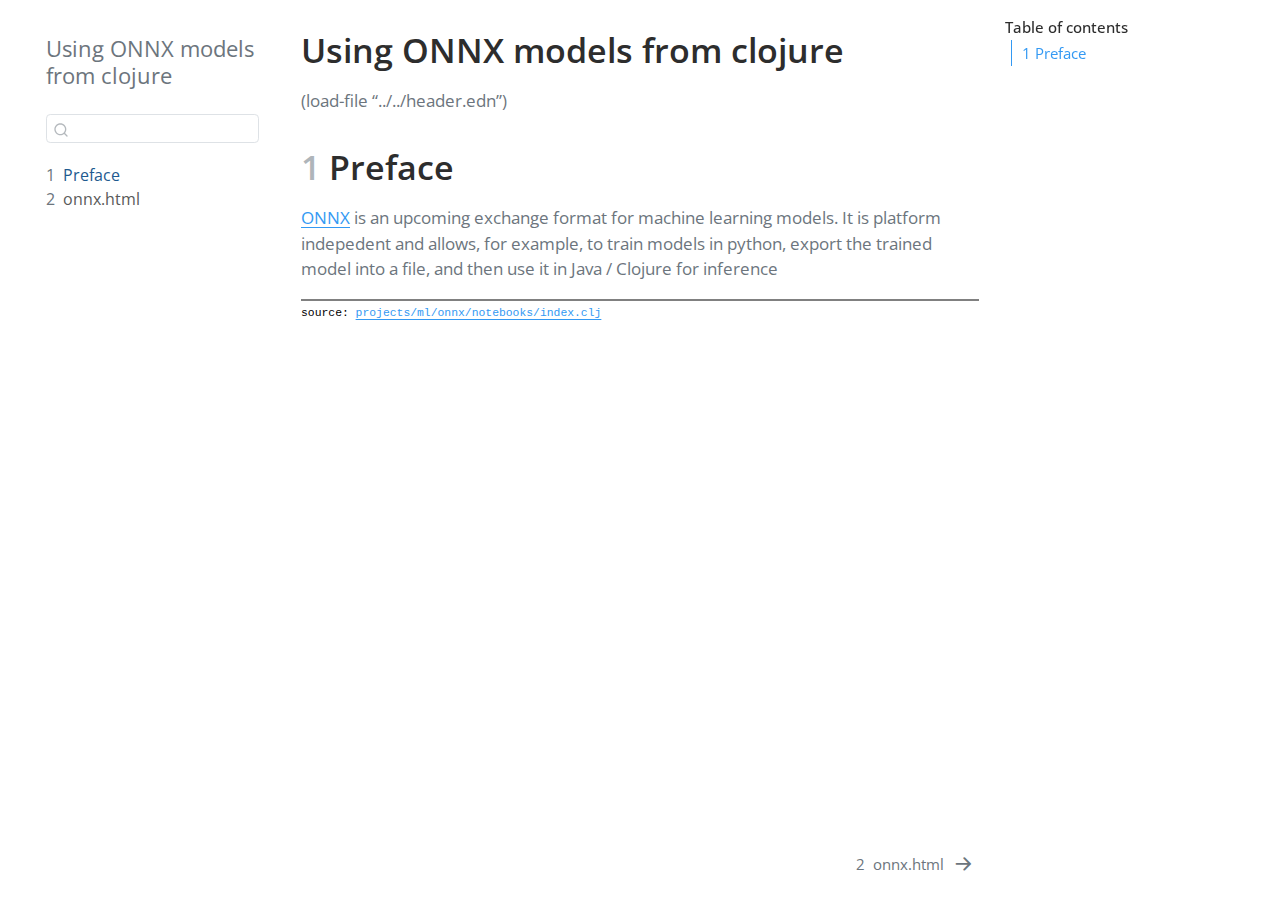
==== docs/projects/ml/onnx/index.html @ 1ec8a5f4 "Apply automatic changes" ====
<!DOCTYPE html>
<html xmlns="http://www.w3.org/1999/xhtml" lang="en" xml:lang="en"><head>

<meta charset="utf-8">
<meta name="generator" content="quarto-1.5.57">

<meta name="viewport" content="width=device-width, initial-scale=1.0, user-scalable=yes">


<title>Using ONNX models from clojure</title>
<style>
code{white-space: pre-wrap;}
span.smallcaps{font-variant: small-caps;}
div.columns{display: flex; gap: min(4vw, 1.5em);}
div.column{flex: auto; overflow-x: auto;}
div.hanging-indent{margin-left: 1.5em; text-indent: -1.5em;}
ul.task-list{list-style: none;}
ul.task-list li input[type="checkbox"] {
  width: 0.8em;
  margin: 0 0.8em 0.2em -1em; /* quarto-specific, see https://github.com/quarto-dev/quarto-cli/issues/4556 */ 
  vertical-align: middle;
}
</style>


<script src="site_libs/quarto-nav/quarto-nav.js"></script>
<script src="site_libs/quarto-nav/headroom.min.js"></script>
<script src="site_libs/clipboard/clipboard.min.js"></script>
<script src="site_libs/quarto-search/autocomplete.umd.js"></script>
<script src="site_libs/quarto-search/fuse.min.js"></script>
<script src="site_libs/quarto-search/quarto-search.js"></script>
<meta name="quarto:offset" content="./">
<link href="./onnx.html" rel="next">
<script src="site_libs/quarto-html/quarto.js"></script>
<script src="site_libs/quarto-html/popper.min.js"></script>
<script src="site_libs/quarto-html/tippy.umd.min.js"></script>
<script src="site_libs/quarto-html/anchor.min.js"></script>
<link href="site_libs/quarto-html/tippy.css" rel="stylesheet">
<link href="site_libs/quarto-html/quarto-syntax-highlighting.css" rel="stylesheet" id="quarto-text-highlighting-styles">
<script src="site_libs/bootstrap/bootstrap.min.js"></script>
<link href="site_libs/bootstrap/bootstrap-icons.css" rel="stylesheet">
<link href="site_libs/bootstrap/bootstrap.min.css" rel="stylesheet" id="quarto-bootstrap" data-mode="light">
<script id="quarto-search-options" type="application/json">{
  "location": "sidebar",
  "copy-button": false,
  "collapse-after": 3,
  "panel-placement": "start",
  "type": "textbox",
  "limit": 50,
  "keyboard-shortcut": [
    "f",
    "/",
    "s"
  ],
  "show-item-context": false,
  "language": {
    "search-no-results-text": "No results",
    "search-matching-documents-text": "matching documents",
    "search-copy-link-title": "Copy link to search",
    "search-hide-matches-text": "Hide additional matches",
    "search-more-match-text": "more match in this document",
    "search-more-matches-text": "more matches in this document",
    "search-clear-button-title": "Clear",
    "search-text-placeholder": "",
    "search-detached-cancel-button-title": "Cancel",
    "search-submit-button-title": "Submit",
    "search-label": "Search"
  }
}</script>
<link rel="icon" href="data:,">


</head>

<body class="nav-sidebar floating">

<div id="quarto-search-results"></div>
  <header id="quarto-header" class="headroom fixed-top">
  <nav class="quarto-secondary-nav">
    <div class="container-fluid d-flex">
      <button type="button" class="quarto-btn-toggle btn" data-bs-toggle="collapse" role="button" data-bs-target=".quarto-sidebar-collapse-item" aria-controls="quarto-sidebar" aria-expanded="false" aria-label="Toggle sidebar navigation" onclick="if (window.quartoToggleHeadroom) { window.quartoToggleHeadroom(); }">
        <i class="bi bi-layout-text-sidebar-reverse"></i>
      </button>
        <nav class="quarto-page-breadcrumbs" aria-label="breadcrumb"><ol class="breadcrumb"><li class="breadcrumb-item"><a href="./index.html"><span class="chapter-number">1</span>&nbsp; <span class="chapter-title">Preface</span></a></li></ol></nav>
        <a class="flex-grow-1" role="navigation" data-bs-toggle="collapse" data-bs-target=".quarto-sidebar-collapse-item" aria-controls="quarto-sidebar" aria-expanded="false" aria-label="Toggle sidebar navigation" onclick="if (window.quartoToggleHeadroom) { window.quartoToggleHeadroom(); }">      
        </a>
      <button type="button" class="btn quarto-search-button" aria-label="Search" onclick="window.quartoOpenSearch();">
        <i class="bi bi-search"></i>
      </button>
    </div>
  </nav>
</header>
<!-- content -->
<div id="quarto-content" class="quarto-container page-columns page-rows-contents page-layout-article">
<!-- sidebar -->
  <nav id="quarto-sidebar" class="sidebar collapse collapse-horizontal quarto-sidebar-collapse-item sidebar-navigation floating overflow-auto">
    <div class="pt-lg-2 mt-2 text-left sidebar-header">
    <div class="sidebar-title mb-0 py-0">
      <a href="./">Using ONNX models from clojure</a> 
    </div>
      </div>
        <div class="mt-2 flex-shrink-0 align-items-center">
        <div class="sidebar-search">
        <div id="quarto-search" class="" title="Search"></div>
        </div>
        </div>
    <div class="sidebar-menu-container"> 
    <ul class="list-unstyled mt-1">
        <li class="sidebar-item">
  <div class="sidebar-item-container"> 
  <a href="./index.html" class="sidebar-item-text sidebar-link active">
 <span class="menu-text"><span class="chapter-number">1</span>&nbsp; <span class="chapter-title">Preface</span></span></a>
  </div>
</li>
        <li class="sidebar-item">
  <div class="sidebar-item-container"> 
  <a href="./onnx.html" class="sidebar-item-text sidebar-link">
 <span class="menu-text"><span class="chapter-number">2</span>&nbsp; <span class="chapter-title">onnx.html</span></span></a>
  </div>
</li>
    </ul>
    </div>
</nav>
<div id="quarto-sidebar-glass" class="quarto-sidebar-collapse-item" data-bs-toggle="collapse" data-bs-target=".quarto-sidebar-collapse-item"></div>
<!-- margin-sidebar -->
    <div id="quarto-margin-sidebar" class="sidebar margin-sidebar">
        <nav id="TOC" role="doc-toc" class="toc-active">
    <h2 id="toc-title">Table of contents</h2>
   
  <ul>
  <li><a href="#preface" id="toc-preface" class="nav-link active" data-scroll-target="#preface"><span class="header-section-number">1</span> Preface</a></li>
  </ul>
</nav>
    </div>
<!-- main -->
<main class="content" id="quarto-document-content">

<header id="title-block-header" class="quarto-title-block default">
<div class="quarto-title">
<h1 class="title">Using ONNX models from clojure</h1>
</div>



<div class="quarto-title-meta">

    
  
    
  </div>
  


</header>


<style></style>
<style>.printedClojure .sourceCode {
  background-color: transparent;
  border-style: none;
}
</style>
<script src="index_files/md-default0.js" type="text/javascript"></script>
<script src="index_files/md-default1.js" type="text/javascript"></script>
<p>(load-file “../../header.edn”)</p>
<section id="preface" class="level1" data-number="1">
<h1 data-number="1"><span class="header-section-number">1</span> Preface</h1>
<p><a href="https://onnxruntime.ai/">ONNX</a> is an upcoming exchange format for machine learning models. It is platform indepedent and allows, for example, to train models in python, export the trained model into a file, and then use it in Java / Clojure for inference</p>
<div style="background-color:grey;height:2px;width:100%;"></div>
<div><pre><small><small>source: <a href="https://github.com/scicloj/clojure-data-tutorials/blob/main/projects/ml/onnx/notebooks/index.clj">projects/ml/onnx/notebooks/index.clj</a></small></small></pre></div>


</section>

</main> <!-- /main -->
<script id="quarto-html-after-body" type="application/javascript">
window.document.addEventListener("DOMContentLoaded", function (event) {
  const toggleBodyColorMode = (bsSheetEl) => {
    const mode = bsSheetEl.getAttribute("data-mode");
    const bodyEl = window.document.querySelector("body");
    if (mode === "dark") {
      bodyEl.classList.add("quarto-dark");
      bodyEl.classList.remove("quarto-light");
    } else {
      bodyEl.classList.add("quarto-light");
      bodyEl.classList.remove("quarto-dark");
    }
  }
  const toggleBodyColorPrimary = () => {
    const bsSheetEl = window.document.querySelector("link#quarto-bootstrap");
    if (bsSheetEl) {
      toggleBodyColorMode(bsSheetEl);
    }
  }
  toggleBodyColorPrimary();  
  const icon = "";
  const anchorJS = new window.AnchorJS();
  anchorJS.options = {
    placement: 'right',
    icon: icon
  };
  anchorJS.add('.anchored');
  const isCodeAnnotation = (el) => {
    for (const clz of el.classList) {
      if (clz.startsWith('code-annotation-')) {                     
        return true;
      }
    }
    return false;
  }
  const onCopySuccess = function(e) {
    // button target
    const button = e.trigger;
    // don't keep focus
    button.blur();
    // flash "checked"
    button.classList.add('code-copy-button-checked');
    var currentTitle = button.getAttribute("title");
    button.setAttribute("title", "Copied!");
    let tooltip;
    if (window.bootstrap) {
      button.setAttribute("data-bs-toggle", "tooltip");
      button.setAttribute("data-bs-placement", "left");
      button.setAttribute("data-bs-title", "Copied!");
      tooltip = new bootstrap.Tooltip(button, 
        { trigger: "manual", 
          customClass: "code-copy-button-tooltip",
          offset: [0, -8]});
      tooltip.show();    
    }
    setTimeout(function() {
      if (tooltip) {
        tooltip.hide();
        button.removeAttribute("data-bs-title");
        button.removeAttribute("data-bs-toggle");
        button.removeAttribute("data-bs-placement");
      }
      button.setAttribute("title", currentTitle);
      button.classList.remove('code-copy-button-checked');
    }, 1000);
    // clear code selection
    e.clearSelection();
  }
  const getTextToCopy = function(trigger) {
      const codeEl = trigger.previousElementSibling.cloneNode(true);
      for (const childEl of codeEl.children) {
        if (isCodeAnnotation(childEl)) {
          childEl.remove();
        }
      }
      return codeEl.innerText;
  }
  const clipboard = new window.ClipboardJS('.code-copy-button:not([data-in-quarto-modal])', {
    text: getTextToCopy
  });
  clipboard.on('success', onCopySuccess);
  if (window.document.getElementById('quarto-embedded-source-code-modal')) {
    // For code content inside modals, clipBoardJS needs to be initialized with a container option
    // TODO: Check when it could be a function (https://github.com/zenorocha/clipboard.js/issues/860)
    const clipboardModal = new window.ClipboardJS('.code-copy-button[data-in-quarto-modal]', {
      text: getTextToCopy,
      container: window.document.getElementById('quarto-embedded-source-code-modal')
    });
    clipboardModal.on('success', onCopySuccess);
  }
    var localhostRegex = new RegExp(/^(?:http|https):\/\/localhost\:?[0-9]*\//);
    var mailtoRegex = new RegExp(/^mailto:/);
      var filterRegex = new RegExp('/' + window.location.host + '/');
    var isInternal = (href) => {
        return filterRegex.test(href) || localhostRegex.test(href) || mailtoRegex.test(href);
    }
    // Inspect non-navigation links and adorn them if external
 	var links = window.document.querySelectorAll('a[href]:not(.nav-link):not(.navbar-brand):not(.toc-action):not(.sidebar-link):not(.sidebar-item-toggle):not(.pagination-link):not(.no-external):not([aria-hidden]):not(.dropdown-item):not(.quarto-navigation-tool):not(.about-link)');
    for (var i=0; i<links.length; i++) {
      const link = links[i];
      if (!isInternal(link.href)) {
        // undo the damage that might have been done by quarto-nav.js in the case of
        // links that we want to consider external
        if (link.dataset.originalHref !== undefined) {
          link.href = link.dataset.originalHref;
        }
      }
    }
  function tippyHover(el, contentFn, onTriggerFn, onUntriggerFn) {
    const config = {
      allowHTML: true,
      maxWidth: 500,
      delay: 100,
      arrow: false,
      appendTo: function(el) {
          return el.parentElement;
      },
      interactive: true,
      interactiveBorder: 10,
      theme: 'quarto',
      placement: 'bottom-start',
    };
    if (contentFn) {
      config.content = contentFn;
    }
    if (onTriggerFn) {
      config.onTrigger = onTriggerFn;
    }
    if (onUntriggerFn) {
      config.onUntrigger = onUntriggerFn;
    }
    window.tippy(el, config); 
  }
  const noterefs = window.document.querySelectorAll('a[role="doc-noteref"]');
  for (var i=0; i<noterefs.length; i++) {
    const ref = noterefs[i];
    tippyHover(ref, function() {
      // use id or data attribute instead here
      let href = ref.getAttribute('data-footnote-href') || ref.getAttribute('href');
      try { href = new URL(href).hash; } catch {}
      const id = href.replace(/^#\/?/, "");
      const note = window.document.getElementById(id);
      if (note) {
        return note.innerHTML;
      } else {
        return "";
      }
    });
  }
  const xrefs = window.document.querySelectorAll('a.quarto-xref');
  const processXRef = (id, note) => {
    // Strip column container classes
    const stripColumnClz = (el) => {
      el.classList.remove("page-full", "page-columns");
      if (el.children) {
        for (const child of el.children) {
          stripColumnClz(child);
        }
      }
    }
    stripColumnClz(note)
    if (id === null || id.startsWith('sec-')) {
      // Special case sections, only their first couple elements
      const container = document.createElement("div");
      if (note.children && note.children.length > 2) {
        container.appendChild(note.children[0].cloneNode(true));
        for (let i = 1; i < note.children.length; i++) {
          const child = note.children[i];
          if (child.tagName === "P" && child.innerText === "") {
            continue;
          } else {
            container.appendChild(child.cloneNode(true));
            break;
          }
        }
        if (window.Quarto?.typesetMath) {
          window.Quarto.typesetMath(container);
        }
        return container.innerHTML
      } else {
        if (window.Quarto?.typesetMath) {
          window.Quarto.typesetMath(note);
        }
        return note.innerHTML;
      }
    } else {
      // Remove any anchor links if they are present
      const anchorLink = note.querySelector('a.anchorjs-link');
      if (anchorLink) {
        anchorLink.remove();
      }
      if (window.Quarto?.typesetMath) {
        window.Quarto.typesetMath(note);
      }
      // TODO in 1.5, we should make sure this works without a callout special case
      if (note.classList.contains("callout")) {
        return note.outerHTML;
      } else {
        return note.innerHTML;
      }
    }
  }
  for (var i=0; i<xrefs.length; i++) {
    const xref = xrefs[i];
    tippyHover(xref, undefined, function(instance) {
      instance.disable();
      let url = xref.getAttribute('href');
      let hash = undefined; 
      if (url.startsWith('#')) {
        hash = url;
      } else {
        try { hash = new URL(url).hash; } catch {}
      }
      if (hash) {
        const id = hash.replace(/^#\/?/, "");
        const note = window.document.getElementById(id);
        if (note !== null) {
          try {
            const html = processXRef(id, note.cloneNode(true));
            instance.setContent(html);
          } finally {
            instance.enable();
            instance.show();
          }
        } else {
          // See if we can fetch this
          fetch(url.split('#')[0])
          .then(res => res.text())
          .then(html => {
            const parser = new DOMParser();
            const htmlDoc = parser.parseFromString(html, "text/html");
            const note = htmlDoc.getElementById(id);
            if (note !== null) {
              const html = processXRef(id, note);
              instance.setContent(html);
            } 
          }).finally(() => {
            instance.enable();
            instance.show();
          });
        }
      } else {
        // See if we can fetch a full url (with no hash to target)
        // This is a special case and we should probably do some content thinning / targeting
        fetch(url)
        .then(res => res.text())
        .then(html => {
          const parser = new DOMParser();
          const htmlDoc = parser.parseFromString(html, "text/html");
          const note = htmlDoc.querySelector('main.content');
          if (note !== null) {
            // This should only happen for chapter cross references
            // (since there is no id in the URL)
            // remove the first header
            if (note.children.length > 0 && note.children[0].tagName === "HEADER") {
              note.children[0].remove();
            }
            const html = processXRef(null, note);
            instance.setContent(html);
          } 
        }).finally(() => {
          instance.enable();
          instance.show();
        });
      }
    }, function(instance) {
    });
  }
      let selectedAnnoteEl;
      const selectorForAnnotation = ( cell, annotation) => {
        let cellAttr = 'data-code-cell="' + cell + '"';
        let lineAttr = 'data-code-annotation="' +  annotation + '"';
        const selector = 'span[' + cellAttr + '][' + lineAttr + ']';
        return selector;
      }
      const selectCodeLines = (annoteEl) => {
        const doc = window.document;
        const targetCell = annoteEl.getAttribute("data-target-cell");
        const targetAnnotation = annoteEl.getAttribute("data-target-annotation");
        const annoteSpan = window.document.querySelector(selectorForAnnotation(targetCell, targetAnnotation));
        const lines = annoteSpan.getAttribute("data-code-lines").split(",");
        const lineIds = lines.map((line) => {
          return targetCell + "-" + line;
        })
        let top = null;
        let height = null;
        let parent = null;
        if (lineIds.length > 0) {
            //compute the position of the single el (top and bottom and make a div)
            const el = window.document.getElementById(lineIds[0]);
            top = el.offsetTop;
            height = el.offsetHeight;
            parent = el.parentElement.parentElement;
          if (lineIds.length > 1) {
            const lastEl = window.document.getElementById(lineIds[lineIds.length - 1]);
            const bottom = lastEl.offsetTop + lastEl.offsetHeight;
            height = bottom - top;
          }
          if (top !== null && height !== null && parent !== null) {
            // cook up a div (if necessary) and position it 
            let div = window.document.getElementById("code-annotation-line-highlight");
            if (div === null) {
              div = window.document.createElement("div");
              div.setAttribute("id", "code-annotation-line-highlight");
              div.style.position = 'absolute';
              parent.appendChild(div);
            }
            div.style.top = top - 2 + "px";
            div.style.height = height + 4 + "px";
            div.style.left = 0;
            let gutterDiv = window.document.getElementById("code-annotation-line-highlight-gutter");
            if (gutterDiv === null) {
              gutterDiv = window.document.createElement("div");
              gutterDiv.setAttribute("id", "code-annotation-line-highlight-gutter");
              gutterDiv.style.position = 'absolute';
              const codeCell = window.document.getElementById(targetCell);
              const gutter = codeCell.querySelector('.code-annotation-gutter');
              gutter.appendChild(gutterDiv);
            }
            gutterDiv.style.top = top - 2 + "px";
            gutterDiv.style.height = height + 4 + "px";
          }
          selectedAnnoteEl = annoteEl;
        }
      };
      const unselectCodeLines = () => {
        const elementsIds = ["code-annotation-line-highlight", "code-annotation-line-highlight-gutter"];
        elementsIds.forEach((elId) => {
          const div = window.document.getElementById(elId);
          if (div) {
            div.remove();
          }
        });
        selectedAnnoteEl = undefined;
      };
        // Handle positioning of the toggle
    window.addEventListener(
      "resize",
      throttle(() => {
        elRect = undefined;
        if (selectedAnnoteEl) {
          selectCodeLines(selectedAnnoteEl);
        }
      }, 10)
    );
    function throttle(fn, ms) {
    let throttle = false;
    let timer;
      return (...args) => {
        if(!throttle) { // first call gets through
            fn.apply(this, args);
            throttle = true;
        } else { // all the others get throttled
            if(timer) clearTimeout(timer); // cancel #2
            timer = setTimeout(() => {
              fn.apply(this, args);
              timer = throttle = false;
            }, ms);
        }
      };
    }
      // Attach click handler to the DT
      const annoteDls = window.document.querySelectorAll('dt[data-target-cell]');
      for (const annoteDlNode of annoteDls) {
        annoteDlNode.addEventListener('click', (event) => {
          const clickedEl = event.target;
          if (clickedEl !== selectedAnnoteEl) {
            unselectCodeLines();
            const activeEl = window.document.querySelector('dt[data-target-cell].code-annotation-active');
            if (activeEl) {
              activeEl.classList.remove('code-annotation-active');
            }
            selectCodeLines(clickedEl);
            clickedEl.classList.add('code-annotation-active');
          } else {
            // Unselect the line
            unselectCodeLines();
            clickedEl.classList.remove('code-annotation-active');
          }
        });
      }
  const findCites = (el) => {
    const parentEl = el.parentElement;
    if (parentEl) {
      const cites = parentEl.dataset.cites;
      if (cites) {
        return {
          el,
          cites: cites.split(' ')
        };
      } else {
        return findCites(el.parentElement)
      }
    } else {
      return undefined;
    }
  };
  var bibliorefs = window.document.querySelectorAll('a[role="doc-biblioref"]');
  for (var i=0; i<bibliorefs.length; i++) {
    const ref = bibliorefs[i];
    const citeInfo = findCites(ref);
    if (citeInfo) {
      tippyHover(citeInfo.el, function() {
        var popup = window.document.createElement('div');
        citeInfo.cites.forEach(function(cite) {
          var citeDiv = window.document.createElement('div');
          citeDiv.classList.add('hanging-indent');
          citeDiv.classList.add('csl-entry');
          var biblioDiv = window.document.getElementById('ref-' + cite);
          if (biblioDiv) {
            citeDiv.innerHTML = biblioDiv.innerHTML;
          }
          popup.appendChild(citeDiv);
        });
        return popup.innerHTML;
      });
    }
  }
});
</script>
<nav class="page-navigation">
  <div class="nav-page nav-page-previous">
  </div>
  <div class="nav-page nav-page-next">
      <a href="./onnx.html" class="pagination-link" aria-label="onnx.html">
        <span class="nav-page-text"><span class="chapter-number">2</span>&nbsp; <span class="chapter-title">onnx.html</span></span> <i class="bi bi-arrow-right-short"></i>
      </a>
  </div>
</nav>
</div> <!-- /content -->




</body></html>
---- docs/projects/ml/onnx/site_libs/quarto-html/tippy.css ----
.tippy-box[data-animation=fade][data-state=hidden]{opacity:0}[data-tippy-root]{max-width:calc(100vw - 10px)}.tippy-box{position:relative;background-color:#333;color:#fff;border-radius:4px;font-size:14px;line-height:1.4;white-space:normal;outline:0;transition-property:transform,visibility,opacity}.tippy-box[data-placement^=top]>.tippy-arrow{bottom:0}.tippy-box[data-placement^=top]>.tippy-arrow:before{bottom:-7px;left:0;border-width:8px 8px 0;border-top-color:initial;transform-origin:center top}.tippy-box[data-placement^=bottom]>.tippy-arrow{top:0}.tippy-box[data-placement^=bottom]>.tippy-arrow:before{top:-7px;left:0;border-width:0 8px 8px;border-bottom-color:initial;transform-origin:center bottom}.tippy-box[data-placement^=left]>.tippy-arrow{right:0}.tippy-box[data-placement^=left]>.tippy-arrow:before{border-width:8px 0 8px 8px;border-left-color:initial;right:-7px;transform-origin:center left}.tippy-box[data-placement^=right]>.tippy-arrow{left:0}.tippy-box[data-placement^=right]>.tippy-arrow:before{left:-7px;border-width:8px 8px 8px 0;border-right-color:initial;transform-origin:center right}.tippy-box[data-inertia][data-state=visible]{transition-timing-function:cubic-bezier(.54,1.5,.38,1.11)}.tippy-arrow{width:16px;height:16px;color:#333}.tippy-arrow:before{content:"";position:absolute;border-color:transparent;border-style:solid}.tippy-content{position:relative;padding:5px 9px;z-index:1}
---- docs/projects/ml/onnx/site_libs/quarto-html/quarto-syntax-highlighting.css ----
/* quarto syntax highlight colors */
:root {
  --quarto-hl-ot-color: #003B4F;
  --quarto-hl-at-color: #657422;
  --quarto-hl-ss-color: #20794D;
  --quarto-hl-an-color: #5E5E5E;
  --quarto-hl-fu-color: #4758AB;
  --quarto-hl-st-color: #20794D;
  --quarto-hl-cf-color: #003B4F;
  --quarto-hl-op-color: #5E5E5E;
  --quarto-hl-er-color: #AD0000;
  --quarto-hl-bn-color: #AD0000;
  --quarto-hl-al-color: #AD0000;
  --quarto-hl-va-color: #111111;
  --quarto-hl-bu-color: inherit;
  --quarto-hl-ex-color: inherit;
  --quarto-hl-pp-color: #AD0000;
  --quarto-hl-in-color: #5E5E5E;
  --quarto-hl-vs-color: #20794D;
  --quarto-hl-wa-color: #5E5E5E;
  --quarto-hl-do-color: #5E5E5E;
  --quarto-hl-im-color: #00769E;
  --quarto-hl-ch-color: #20794D;
  --quarto-hl-dt-color: #AD0000;
  --quarto-hl-fl-color: #AD0000;
  --quarto-hl-co-color: #5E5E5E;
  --quarto-hl-cv-color: #5E5E5E;
  --quarto-hl-cn-color: #8f5902;
  --quarto-hl-sc-color: #5E5E5E;
  --quarto-hl-dv-color: #AD0000;
  --quarto-hl-kw-color: #003B4F;
}

/* other quarto variables */
:root {
  --quarto-font-monospace: SFMono-Regular, Menlo, Monaco, Consolas, "Liberation Mono", "Courier New", monospace;
}

pre > code.sourceCode > span {
  color: #003B4F;
}

code span {
  color: #003B4F;
}

code.sourceCode > span {
  color: #003B4F;
}

div.sourceCode,
div.sourceCode pre.sourceCode {
  color: #003B4F;
}

code span.ot {
  color: #003B4F;
  font-style: inherit;
}

code span.at {
  color: #657422;
  font-style: inherit;
}

code span.ss {
  color: #20794D;
  font-style: inherit;
}

code span.an {
  color: #5E5E5E;
  font-style: inherit;
}

code span.fu {
  color: #4758AB;
  font-style: inherit;
}

code span.st {
  color: #20794D;
  font-style: inherit;
}

code span.cf {
  color: #003B4F;
  font-weight: bold;
  font-style: inherit;
}

code span.op {
  color: #5E5E5E;
  font-style: inherit;
}

code span.er {
  color: #AD0000;
  font-style: inherit;
}

code span.bn {
  color: #AD0000;
  font-style: inherit;
}

code span.al {
  color: #AD0000;
  font-style: inherit;
}

code span.va {
  color: #111111;
  font-style: inherit;
}

code span.bu {
  font-style: inherit;
}

code span.ex {
  font-style: inherit;
}

code span.pp {
  color: #AD0000;
  font-style: inherit;
}

code span.in {
  color: #5E5E5E;
  font-style: inherit;
}

code span.vs {
  color: #20794D;
  font-style: inherit;
}

code span.wa {
  color: #5E5E5E;
  font-style: italic;
}

code span.do {
  color: #5E5E5E;
  font-style: italic;
}

code span.im {
  color: #00769E;
  font-style: inherit;
}

code span.ch {
  color: #20794D;
  font-style: inherit;
}

code span.dt {
  color: #AD0000;
  font-style: inherit;
}

code span.fl {
  color: #AD0000;
  font-style: inherit;
}

code span.co {
  color: #5E5E5E;
  font-style: inherit;
}

code span.cv {
  color: #5E5E5E;
  font-style: italic;
}

code span.cn {
  color: #8f5902;
  font-style: inherit;
}

code span.sc {
  color: #5E5E5E;
  font-style: inherit;
}

code span.dv {
  color: #AD0000;
  font-style: inherit;
}

code span.kw {
  color: #003B4F;
  font-weight: bold;
  font-style: inherit;
}

.prevent-inlining {
  content: "</";
}

/*# sourceMappingURL=debc5d5d77c3f9108843748ff7464032.css.map */
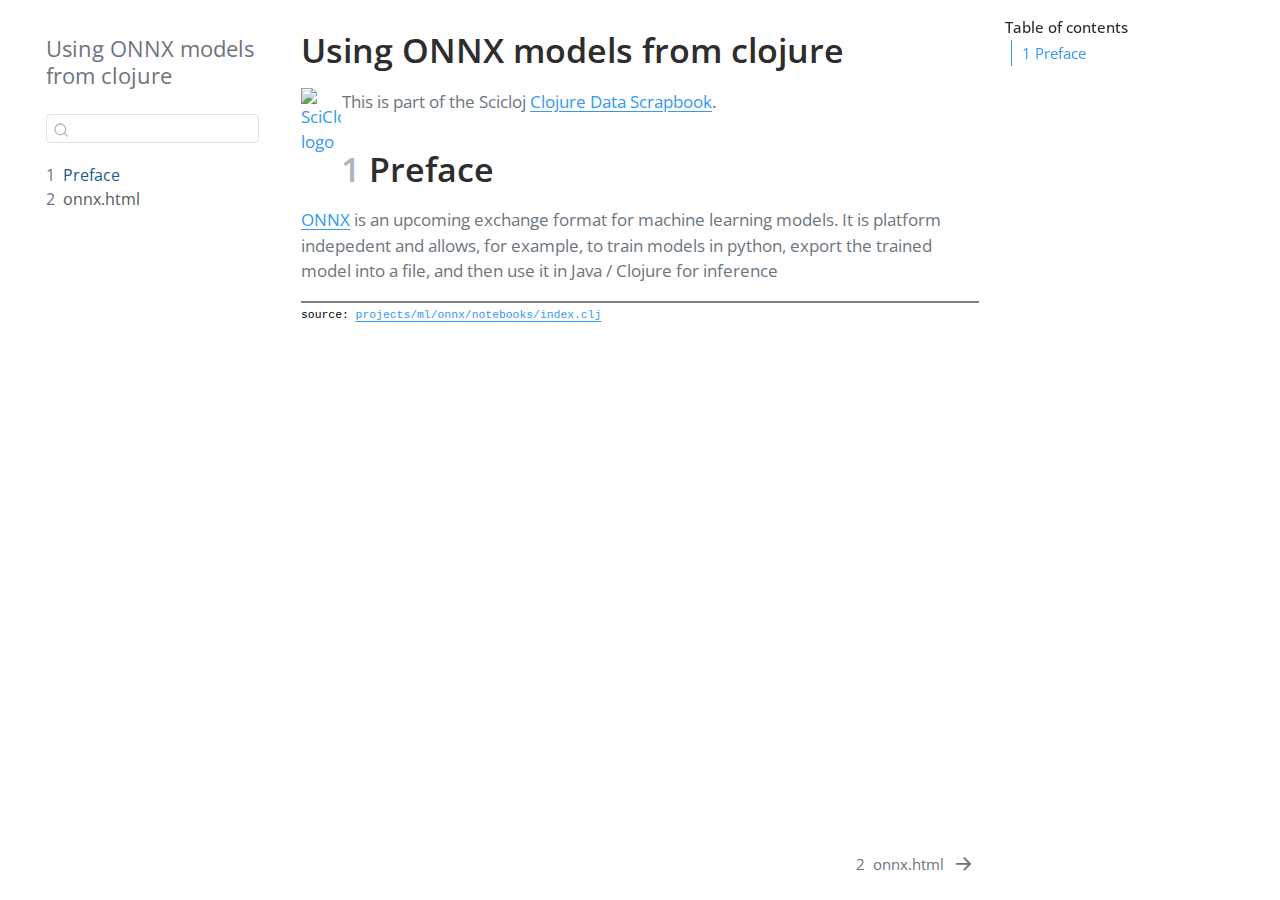
==== commit a1e2cc33: "Apply automatic changes" ====
--- a/docs/projects/ml/onnx/index.html
+++ b/docs/projects/ml/onnx/index.html
@@ -162,7 +162,7 @@
 </style>
 <script src="index_files/md-default0.js" type="text/javascript"></script>
 <script src="index_files/md-default1.js" type="text/javascript"></script>
-<p>(load-file “../../header.edn”)</p>
+<a href="https://scicloj.github.io/clojure-data-tutorials/"><img align="left" alt="SciCloj logo" src="https://scicloj.github.io/sci-cloj-logo-transparent.png" width="40"></a><table><tbody><tr><td>This is part of the Scicloj <a href="https://scicloj.github.io/clojure-data-tutorials/">Clojure Data Scrapbook</a>.</td></tr></tbody></table>
 <section id="preface" class="level1" data-number="1">
 <h1 data-number="1"><span class="header-section-number">1</span> Preface</h1>
 <p><a href="https://onnxruntime.ai/">ONNX</a> is an upcoming exchange format for machine learning models. It is platform indepedent and allows, for example, to train models in python, export the trained model into a file, and then use it in Java / Clojure for inference</p>
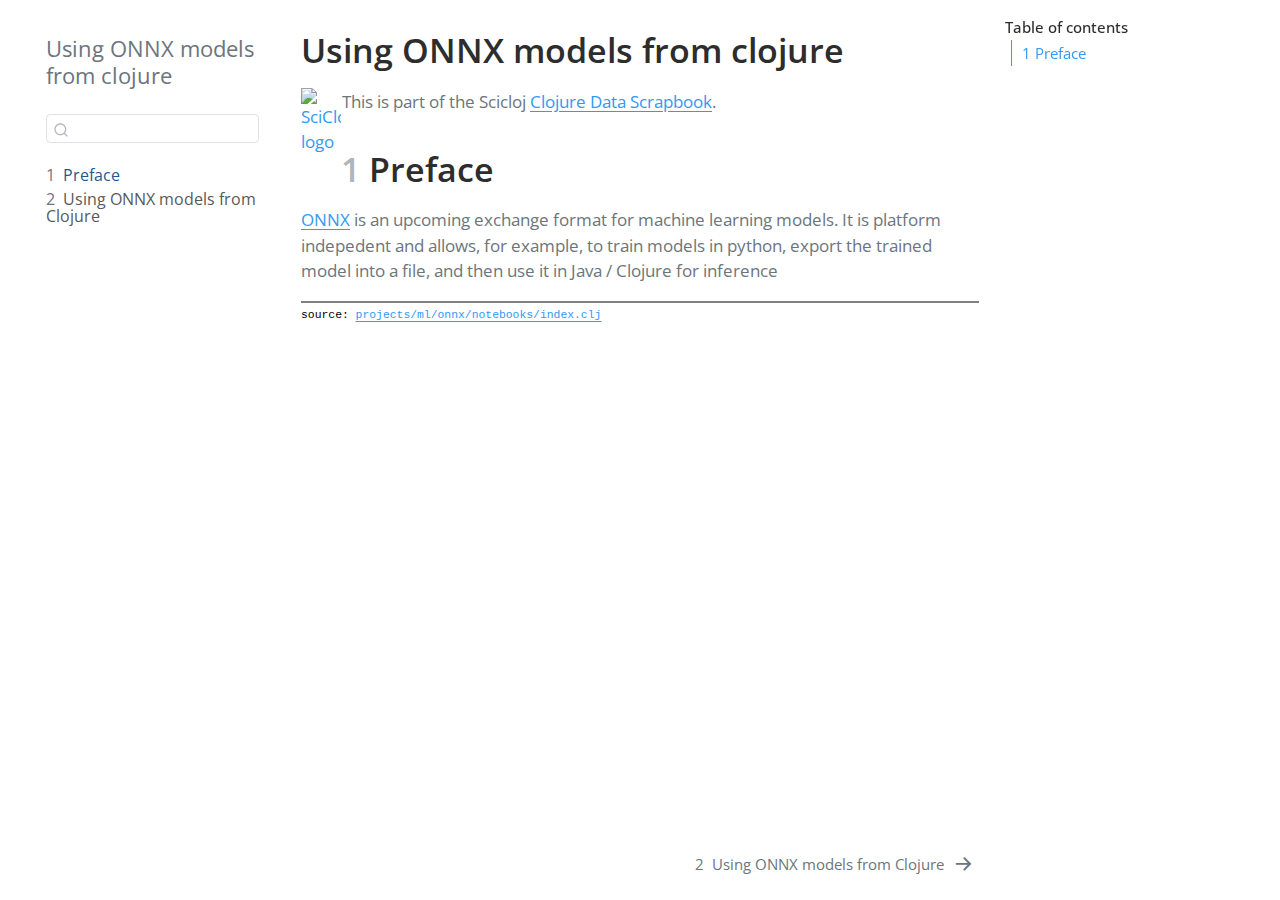
==== commit d56fdc90: "Apply automatic changes" ====
--- a/docs/projects/ml/onnx/index.html
+++ b/docs/projects/ml/onnx/index.html
@@ -115,7 +115,7 @@
         <li class="sidebar-item">
   <div class="sidebar-item-container"> 
   <a href="./onnx.html" class="sidebar-item-text sidebar-link">
- <span class="menu-text"><span class="chapter-number">2</span>&nbsp; <span class="chapter-title">onnx.html</span></span></a>
+ <span class="menu-text"><span class="chapter-number">2</span>&nbsp; <span class="chapter-title">Using ONNX models from Clojure</span></span></a>
   </div>
 </li>
     </ul>
@@ -597,8 +597,8 @@
   <div class="nav-page nav-page-previous">
   </div>
   <div class="nav-page nav-page-next">
-      <a href="./onnx.html" class="pagination-link" aria-label="onnx.html">
-        <span class="nav-page-text"><span class="chapter-number">2</span>&nbsp; <span class="chapter-title">onnx.html</span></span> <i class="bi bi-arrow-right-short"></i>
+      <a href="./onnx.html" class="pagination-link" aria-label="Using ONNX models from Clojure">
+        <span class="nav-page-text"><span class="chapter-number">2</span>&nbsp; <span class="chapter-title">Using ONNX models from Clojure</span></span> <i class="bi bi-arrow-right-short"></i>
       </a>
   </div>
 </nav>
